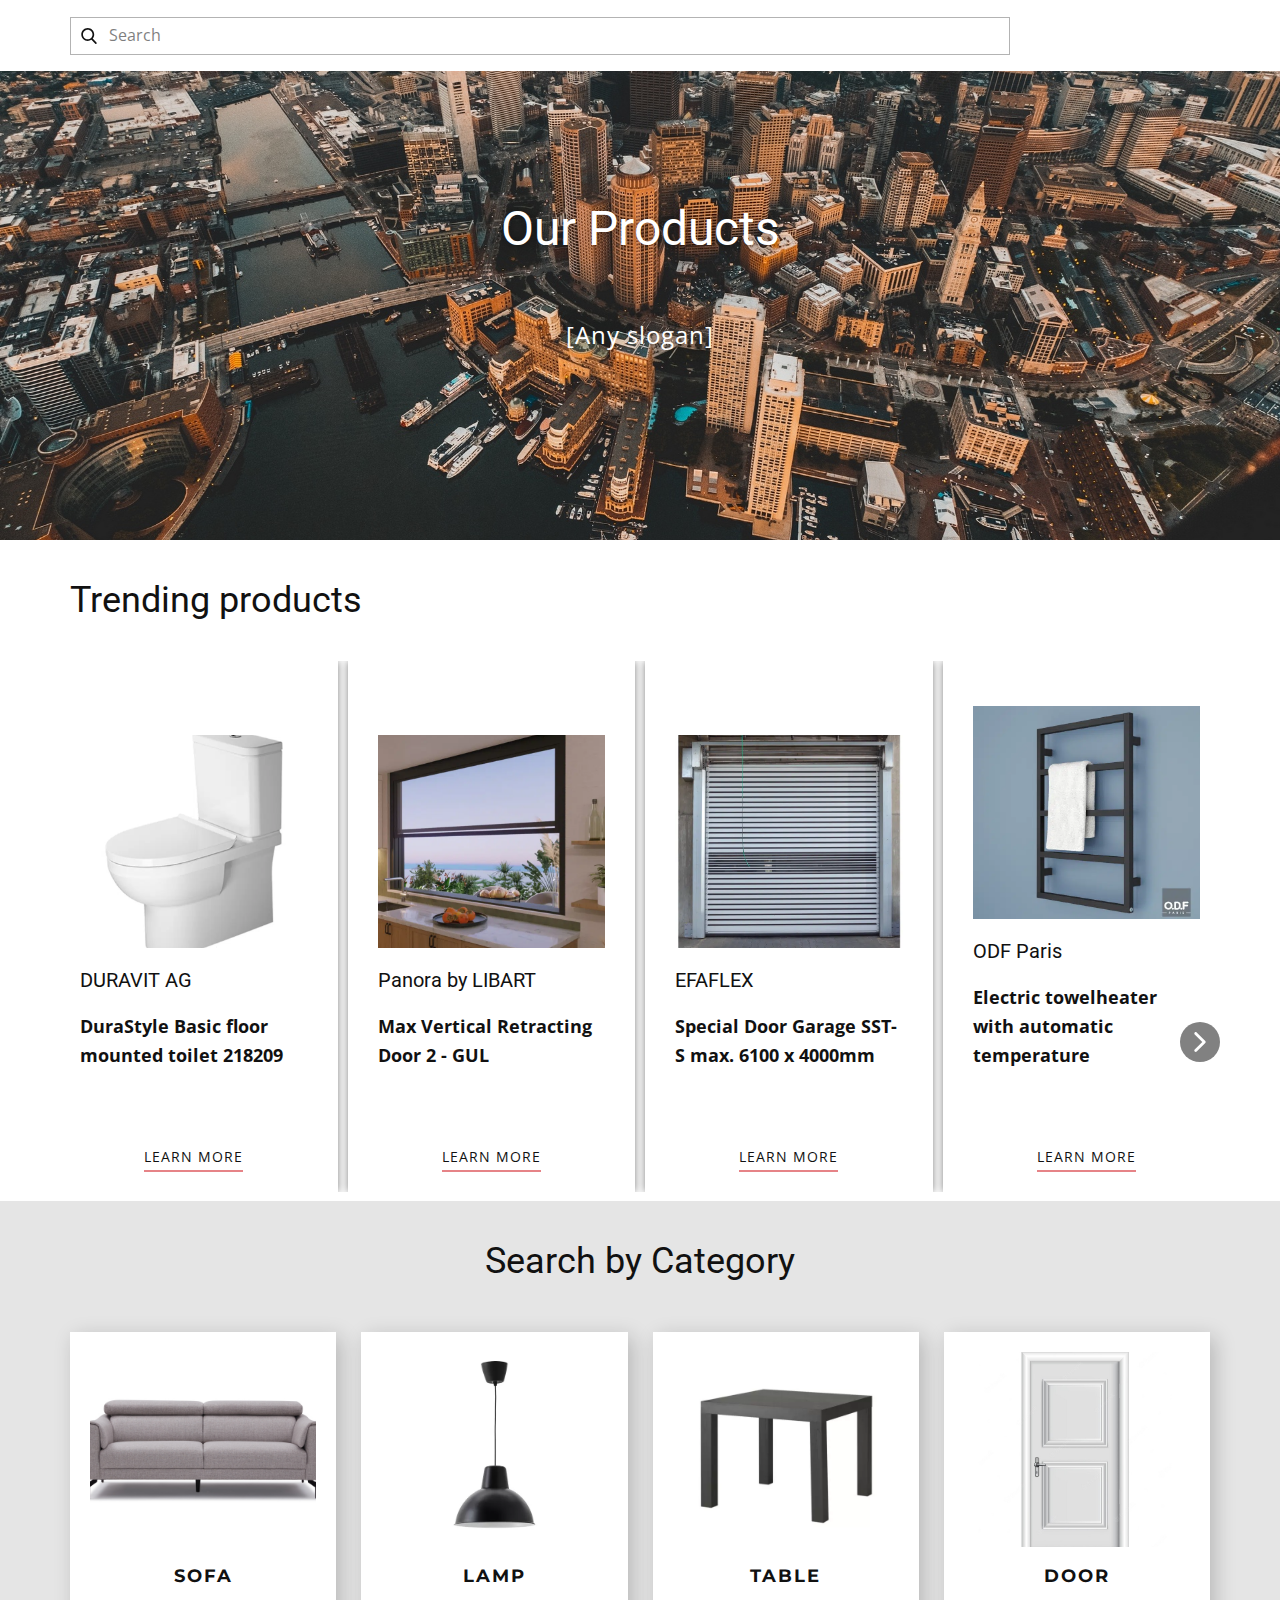
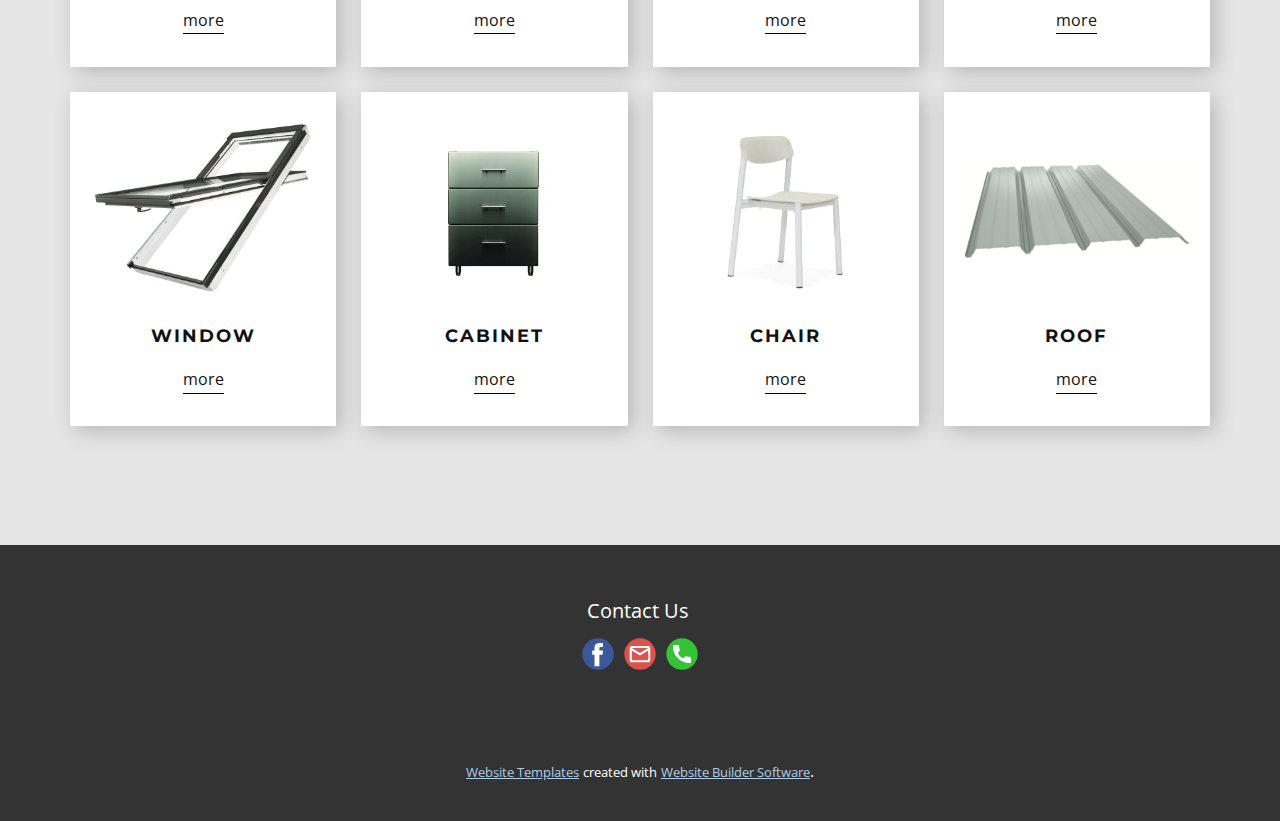
==== IPCS_main/index.html @ 88fe407f "Add files via upload" ====
<!DOCTYPE html>
<html style="font-size: 16px;" lang="en"><head>
    <meta name="viewport" content="width=device-width, initial-scale=1.0">
    <meta charset="utf-8">
    <meta name="keywords" content="Our Products, Organic ​Breads, ​Brownies, Pastries, etc, Contact Us">
    <meta name="description" content="">
    <title>Home</title>
    <link rel="stylesheet" href="nicepage.css" media="screen">
<link rel="stylesheet" href="Home.css" media="screen">
    <script class="u-script" type="text/javascript" src="jquery.js" defer=""></script>
    <script class="u-script" type="text/javascript" src="nicepage.js" defer=""></script>
    <meta name="generator" content="Nicepage 5.9.3, nicepage.com">
    <link id="u-theme-google-font" rel="stylesheet" href="https://fonts.googleapis.com/css?family=Roboto:100,100i,300,300i,400,400i,500,500i,700,700i,900,900i|Open+Sans:300,300i,400,400i,500,500i,600,600i,700,700i,800,800i">
    <link id="u-page-google-font" rel="stylesheet" href="https://fonts.googleapis.com/css?family=Montserrat:100,100i,200,200i,300,300i,400,400i,500,500i,600,600i,700,700i,800,800i,900,900i|Merriweather:300,300i,400,400i,700,700i,900,900i">
    
    
    
    
    <script type="application/ld+json">{
		"@context": "http://schema.org",
		"@type": "Organization",
		"name": "Main Page",
		"sameAs": [
				"https://facebook.com/name"
		]
}</script>
    <meta name="theme-color" content="#478ac9">
    <meta property="og:title" content="Home">
    <meta property="og:description" content="">
    <meta property="og:type" content="website">
  <meta data-intl-tel-input-cdn-path="intlTelInput/"></head>
  <body data-home-page="Home.html" data-home-page-title="Home" class="u-body u-xl-mode" data-lang="en"><header class="u-clearfix u-header u-sticky u-header" id="sec-5863" data-animation-name="" data-animation-duration="0" data-animation-delay="0" data-animation-direction=""><div class="u-clearfix u-sheet u-sheet-1">
        <h2 class="u-custom-font u-font-merriweather u-text u-text-1">
          <a class="u-active-none u-border-none u-btn u-button-link u-button-style u-hover-none u-none u-text-body-color u-btn-1" href="Home.html">IP​CS</a>
        </h2>
        <form action="#" method="get" class="u-border-1 u-border-grey-30 u-search u-search-left u-white u-search-1">
          <button class="u-search-button" type="submit">
            <span class="u-search-icon u-spacing-10">
              <svg class="u-svg-link" preserveAspectRatio="xMidYMin slice" viewBox="0 0 56.966 56.966"><use xmlns:xlink="http://www.w3.org/1999/xlink" xlink:href="#svg-0b8b"></use></svg>
              <svg xmlns="http://www.w3.org/2000/svg" xmlns:xlink="http://www.w3.org/1999/xlink" version="1.1" id="svg-0b8b" x="0px" y="0px" viewBox="0 0 56.966 56.966" style="enable-background:new 0 0 56.966 56.966;" xml:space="preserve" class="u-svg-content"><path d="M55.146,51.887L41.588,37.786c3.486-4.144,5.396-9.358,5.396-14.786c0-12.682-10.318-23-23-23s-23,10.318-23,23  s10.318,23,23,23c4.761,0,9.298-1.436,13.177-4.162l13.661,14.208c0.571,0.593,1.339,0.92,2.162,0.92  c0.779,0,1.518-0.297,2.079-0.837C56.255,54.982,56.293,53.08,55.146,51.887z M23.984,6c9.374,0,17,7.626,17,17s-7.626,17-17,17  s-17-7.626-17-17S14.61,6,23.984,6z"></path></svg>
            </span>
          </button>
          <input class="u-search-input" type="search" name="search" value="" placeholder="Search">
        </form>
        <nav class="u-menu u-menu-one-level u-offcanvas u-menu-1">
          <div class="menu-collapse" style="font-size: 1rem; letter-spacing: 0px;">
            <a class="u-button-style u-custom-left-right-menu-spacing u-custom-padding-bottom u-custom-top-bottom-menu-spacing u-nav-link u-text-active-palette-1-base u-text-hover-palette-2-base" href="#" style="font-size: calc(1em + 8px);">
              <svg class="u-svg-link" viewBox="0 0 24 24"><use xmlns:xlink="http://www.w3.org/1999/xlink" xlink:href="#menu-hamburger"></use></svg>
              <svg class="u-svg-content" version="1.1" id="menu-hamburger" viewBox="0 0 16 16" x="0px" y="0px" xmlns:xlink="http://www.w3.org/1999/xlink" xmlns="http://www.w3.org/2000/svg"><g><rect y="1" width="16" height="2"></rect><rect y="7" width="16" height="2"></rect><rect y="13" width="16" height="2"></rect>
</g></svg>
            </a>
          </div>
          <div class="u-custom-menu u-nav-container">
            <ul class="u-nav u-unstyled u-nav-1"><li class="u-nav-item"><a class="u-button-style u-nav-link" href="Log-In.html">Log In</a>
</li><li class="u-nav-item"><a class="u-button-style u-nav-link" href="User.html">My Profile</a>
</li></ul>
          </div>
          <div class="u-custom-menu u-nav-container-collapse">
            <div class="u-black u-container-style u-inner-container-layout u-opacity u-opacity-95 u-sidenav">
              <div class="u-inner-container-layout u-sidenav-overflow">
                <div class="u-menu-close"></div>
                <ul class="u-align-center u-nav u-popupmenu-items u-unstyled u-nav-2"><li class="u-nav-item"><a class="u-button-style u-nav-link" href="Log-In.html">Log In</a>
</li><li class="u-nav-item"><a class="u-button-style u-nav-link" href="User.html">My Profile</a>
</li></ul>
              </div>
            </div>
            <div class="u-black u-menu-overlay u-opacity u-opacity-70"></div>
          </div>
        </nav>
        <nav class="u-menu u-menu-hamburger u-offcanvas u-menu-2" data-responsive-from="XL">
          <div class="menu-collapse" style="font-size: 1rem; letter-spacing: 0px;">
            <a class="u-button-style u-custom-left-right-menu-spacing u-custom-padding-bottom u-custom-top-bottom-menu-spacing u-nav-link u-text-active-palette-1-base u-text-hover-palette-2-base" href="#" style="font-size: calc(1em + 10px); padding: 5px 4px;">
              <svg class="u-svg-link" preserveAspectRatio="xMidYMin slice" viewBox="0 0 55 55" style=""><use xmlns:xlink="http://www.w3.org/1999/xlink" xlink:href="#svg-cdb6"></use></svg>
              <svg class="u-svg-content" viewBox="0 0 55 55" x="0px" y="0px" id="svg-cdb6" style="enable-background:new 0 0 55 55;"><path d="M52.354,8.51C51.196,4.22,42.577,0,27.5,0C12.423,0,3.803,4.22,2.646,8.51C2.562,8.657,2.5,8.818,2.5,9v0.5V21v0.5V22v11
	v0.5V34v12c0,0.162,0.043,0.315,0.117,0.451C3.798,51.346,14.364,55,27.5,55c13.106,0,23.655-3.639,24.875-8.516
	C52.455,46.341,52.5,46.176,52.5,46V34v-0.5V33V22v-0.5V21V9.5V9C52.5,8.818,52.438,8.657,52.354,8.51z M50.421,33.985
	c-0.028,0.121-0.067,0.241-0.116,0.363c-0.04,0.099-0.089,0.198-0.143,0.297c-0.067,0.123-0.142,0.246-0.231,0.369
	c-0.066,0.093-0.141,0.185-0.219,0.277c-0.111,0.131-0.229,0.262-0.363,0.392c-0.081,0.079-0.17,0.157-0.26,0.236
	c-0.164,0.143-0.335,0.285-0.526,0.426c-0.082,0.061-0.17,0.12-0.257,0.18c-0.226,0.156-0.462,0.311-0.721,0.463
	c-0.068,0.041-0.141,0.08-0.212,0.12c-0.298,0.168-0.609,0.335-0.945,0.497c-0.043,0.021-0.088,0.041-0.132,0.061
	c-0.375,0.177-0.767,0.351-1.186,0.519c-0.012,0.005-0.024,0.009-0.036,0.014c-2.271,0.907-5.176,1.67-8.561,2.17
	c-0.017,0.002-0.034,0.004-0.051,0.007c-0.658,0.097-1.333,0.183-2.026,0.259c-0.113,0.012-0.232,0.02-0.346,0.032
	c-0.605,0.063-1.217,0.121-1.847,0.167c-0.288,0.021-0.59,0.031-0.883,0.049c-0.474,0.028-0.943,0.059-1.429,0.076
	C29.137,40.984,28.327,41,27.5,41s-1.637-0.016-2.432-0.044c-0.486-0.017-0.955-0.049-1.429-0.076
	c-0.293-0.017-0.595-0.028-0.883-0.049c-0.63-0.046-1.242-0.104-1.847-0.167c-0.114-0.012-0.233-0.02-0.346-0.032
	c-0.693-0.076-1.368-0.163-2.026-0.259c-0.017-0.002-0.034-0.004-0.051-0.007c-3.385-0.5-6.29-1.263-8.561-2.17
	c-0.012-0.004-0.024-0.009-0.036-0.014c-0.419-0.168-0.812-0.342-1.186-0.519c-0.043-0.021-0.089-0.041-0.132-0.061
	c-0.336-0.162-0.647-0.328-0.945-0.497c-0.07-0.04-0.144-0.079-0.212-0.12c-0.259-0.152-0.495-0.307-0.721-0.463
	c-0.086-0.06-0.175-0.119-0.257-0.18c-0.191-0.141-0.362-0.283-0.526-0.426c-0.089-0.078-0.179-0.156-0.26-0.236
	c-0.134-0.13-0.252-0.26-0.363-0.392c-0.078-0.092-0.153-0.184-0.219-0.277c-0.088-0.123-0.163-0.246-0.231-0.369
	c-0.054-0.099-0.102-0.198-0.143-0.297c-0.049-0.121-0.088-0.242-0.116-0.363C4.541,33.823,4.5,33.661,4.5,33.5
	c0-0.113,0.013-0.226,0.031-0.338c0.025-0.151,0.011-0.302-0.031-0.445v-7.424c0.028,0.026,0.063,0.051,0.092,0.077
	c0.218,0.192,0.44,0.383,0.69,0.567C9.049,28.786,16.582,31,27.5,31c10.872,0,18.386-2.196,22.169-5.028
	c0.302-0.22,0.574-0.447,0.83-0.678l0.001-0.001v7.424c-0.042,0.143-0.056,0.294-0.031,0.445c0.019,0.112,0.031,0.225,0.031,0.338
	C50.5,33.661,50.459,33.823,50.421,33.985z M50.5,13.293v7.424c-0.042,0.143-0.056,0.294-0.031,0.445
	c0.019,0.112,0.031,0.225,0.031,0.338c0,0.161-0.041,0.323-0.079,0.485c-0.028,0.121-0.067,0.241-0.116,0.363
	c-0.04,0.099-0.089,0.198-0.143,0.297c-0.067,0.123-0.142,0.246-0.231,0.369c-0.066,0.093-0.141,0.185-0.219,0.277
	c-0.111,0.131-0.229,0.262-0.363,0.392c-0.081,0.079-0.17,0.157-0.26,0.236c-0.164,0.143-0.335,0.285-0.526,0.426
	c-0.082,0.061-0.17,0.12-0.257,0.18c-0.226,0.156-0.462,0.311-0.721,0.463c-0.068,0.041-0.141,0.08-0.212,0.12
	c-0.298,0.168-0.609,0.335-0.945,0.497c-0.043,0.021-0.088,0.041-0.132,0.061c-0.375,0.177-0.767,0.351-1.186,0.519
	c-0.012,0.005-0.024,0.009-0.036,0.014c-2.271,0.907-5.176,1.67-8.561,2.17c-0.017,0.002-0.034,0.004-0.051,0.007
	c-0.658,0.097-1.333,0.183-2.026,0.259c-0.113,0.012-0.232,0.02-0.346,0.032c-0.605,0.063-1.217,0.121-1.847,0.167
	c-0.288,0.021-0.59,0.031-0.883,0.049c-0.474,0.028-0.943,0.059-1.429,0.076C29.137,28.984,28.327,29,27.5,29
	s-1.637-0.016-2.432-0.044c-0.486-0.017-0.955-0.049-1.429-0.076c-0.293-0.017-0.595-0.028-0.883-0.049
	c-0.63-0.046-1.242-0.104-1.847-0.167c-0.114-0.012-0.233-0.02-0.346-0.032c-0.693-0.076-1.368-0.163-2.026-0.259
	c-0.017-0.002-0.034-0.004-0.051-0.007c-3.385-0.5-6.29-1.263-8.561-2.17c-0.012-0.004-0.024-0.009-0.036-0.014
	c-0.419-0.168-0.812-0.342-1.186-0.519c-0.043-0.021-0.089-0.041-0.132-0.061c-0.336-0.162-0.647-0.328-0.945-0.497
	c-0.07-0.04-0.144-0.079-0.212-0.12c-0.259-0.152-0.495-0.307-0.721-0.463c-0.086-0.06-0.175-0.119-0.257-0.18
	c-0.191-0.141-0.362-0.283-0.526-0.426c-0.089-0.078-0.179-0.156-0.26-0.236c-0.134-0.13-0.252-0.26-0.363-0.392
	c-0.078-0.092-0.153-0.184-0.219-0.277c-0.088-0.123-0.163-0.246-0.231-0.369c-0.054-0.099-0.102-0.198-0.143-0.297
	c-0.049-0.121-0.088-0.242-0.116-0.363C4.541,21.823,4.5,21.661,4.5,21.5c0-0.113,0.013-0.226,0.031-0.338
	c0.025-0.151,0.011-0.302-0.031-0.445v-7.424c0.12,0.109,0.257,0.216,0.387,0.324c0.072,0.06,0.139,0.12,0.215,0.18
	c0.3,0.236,0.624,0.469,0.975,0.696c0.073,0.047,0.155,0.093,0.231,0.14c0.294,0.183,0.605,0.362,0.932,0.538
	c0.121,0.065,0.242,0.129,0.367,0.193c0.365,0.186,0.748,0.367,1.151,0.542c0.066,0.029,0.126,0.059,0.193,0.087
	c0.469,0.199,0.967,0.389,1.485,0.573c0.143,0.051,0.293,0.099,0.44,0.149c0.412,0.139,0.838,0.272,1.279,0.401
	c0.159,0.046,0.315,0.094,0.478,0.138c0.585,0.162,1.189,0.316,1.823,0.458c0.087,0.02,0.181,0.036,0.269,0.055
	c0.559,0.122,1.139,0.235,1.735,0.341c0.202,0.036,0.407,0.07,0.613,0.104c0.567,0.093,1.151,0.178,1.75,0.256
	c0.154,0.02,0.301,0.043,0.457,0.062c0.744,0.09,1.514,0.167,2.305,0.233c0.195,0.016,0.398,0.028,0.596,0.042
	c0.633,0.046,1.28,0.084,1.942,0.114c0.241,0.011,0.481,0.022,0.727,0.031C25.712,18.979,26.59,19,27.5,19s1.788-0.021,2.65-0.05
	c0.245-0.009,0.485-0.02,0.727-0.031c0.662-0.03,1.309-0.068,1.942-0.114c0.198-0.015,0.4-0.026,0.596-0.042
	c0.791-0.065,1.561-0.143,2.305-0.233c0.156-0.019,0.303-0.042,0.457-0.062c0.599-0.078,1.182-0.163,1.75-0.256
	c0.206-0.034,0.411-0.068,0.613-0.104c0.596-0.106,1.176-0.219,1.735-0.341c0.088-0.019,0.182-0.036,0.269-0.055
	c0.634-0.142,1.238-0.297,1.823-0.458c0.163-0.045,0.319-0.092,0.478-0.138c0.441-0.129,0.867-0.262,1.279-0.401
	c0.147-0.05,0.297-0.098,0.44-0.149c0.518-0.184,1.017-0.374,1.485-0.573c0.067-0.028,0.127-0.058,0.193-0.087
	c0.403-0.176,0.786-0.356,1.151-0.542c0.125-0.064,0.247-0.128,0.367-0.193c0.327-0.175,0.638-0.354,0.932-0.538
	c0.076-0.047,0.158-0.093,0.231-0.14c0.351-0.227,0.675-0.459,0.975-0.696c0.075-0.06,0.142-0.12,0.215-0.18
	C50.243,13.509,50.38,13.402,50.5,13.293z M27.5,2c13.555,0,23,3.952,23,7.5s-9.445,7.5-23,7.5s-23-3.952-23-7.5S13.945,2,27.5,2z
	 M50.5,45.703c-0.014,0.044-0.024,0.089-0.032,0.135C49.901,49.297,40.536,53,27.5,53S5.099,49.297,4.532,45.838
	c-0.008-0.045-0.019-0.089-0.032-0.131v-8.414c0.028,0.026,0.063,0.051,0.092,0.077c0.218,0.192,0.44,0.383,0.69,0.567
	C9.049,40.786,16.582,43,27.5,43c10.872,0,18.386-2.196,22.169-5.028c0.302-0.22,0.574-0.447,0.83-0.678l0.001-0.001V45.703z"></path></svg>
            </a>
          </div>
          <div class="u-custom-menu u-nav-container">
            <ul class="u-nav u-unstyled u-nav-3"><li class="u-nav-item"><a class="u-button-style u-nav-link" href="User.html">Upload Model</a>
</li><li class="u-nav-item"><a class="u-button-style u-nav-link" href="User.html">Model Management</a>
</li><li class="u-nav-item"><a class="u-button-style u-nav-link" href="User.html">Account Management</a>
</li></ul>
          </div>
          <div class="u-custom-menu u-nav-container-collapse">
            <div class="u-container-style u-grey-70 u-inner-container-layout u-opacity u-opacity-90 u-sidenav">
              <div class="u-inner-container-layout u-sidenav-overflow">
                <div class="u-menu-close"></div>
                <ul class="u-align-center u-nav u-popupmenu-items u-spacing-10 u-text-hover-palette-2-light-1 u-unstyled u-nav-4"><li class="u-nav-item"><a class="u-button-style u-nav-link" href="User.html">Upload Model</a>
</li><li class="u-nav-item"><a class="u-button-style u-nav-link" href="User.html">Model Management</a>
</li><li class="u-nav-item"><a class="u-button-style u-nav-link" href="User.html">Account Management</a>
</li></ul>
              </div>
            </div>
            <div class="u-menu-overlay"></div>
          </div>
        </nav>
      </div></header>
    <section class="u-align-center u-clearfix u-container-align-center u-image u-section-1" src="" id="carousel_4823" data-image-width="3840" data-image-height="2160">
      <div class="u-clearfix u-sheet u-sheet-1">
        <h2 class="u-align-center u-text u-text-body-alt-color u-text-1">Our Products</h2>
        <p class="u-align-center u-text u-text-body-alt-color u-text-2">[Any slogan]</p>
      </div>
    </section>
    <section class="skrollable u-clearfix u-section-2" id="sec-91ef">
      <div class="u-clearfix u-sheet u-sheet-1">
        <h1 class="u-text u-text-default u-text-1">Trending products</h1>
        <div class="u-layout-horizontal u-list u-list-1">
          <div class="u-repeater u-repeater-1">
            <div class="u-container-style u-custom-item u-list-item u-repeater-item u-list-item-1">
              <div class="u-container-layout u-similar-container u-valign-bottom u-container-layout-1">
                <img alt="" class="u-expanded-width u-image u-image-default u-image-1" data-image-width="675" data-image-height="675" src="images/toilet.png">
                <h3 class="u-text u-text-default u-text-2">DURAVIT AG</h3>
                <p class="u-align-left-lg u-align-left-md u-align-left-sm u-align-left-xs u-text u-text-3">DuraStyle Basic floor mounted toilet 218209<span style="font-weight: 700;"></span>
                  <br>
                  <br>
                </p>
                <a href="Download.html" class="u-active-none u-border-2 u-border-hover-palette-2-base u-border-no-left u-border-no-right u-border-no-top u-border-palette-2-light-1 u-btn u-button-style u-custom-item u-hover-none u-none u-text-body-color u-btn-1">learn more</a>
              </div>
            </div>
            <div class="u-container-style u-custom-item u-list-item u-repeater-item u-list-item-2">
              <div class="u-container-layout u-similar-container u-valign-bottom u-container-layout-2">
                <img alt="" class="u-expanded-width u-image u-image-default u-image-2" data-image-width="675" data-image-height="675" src="images/panorabylibart.png">
                <h3 class="u-text u-text-default u-text-4">Panora by LIBART</h3>
                <p class="u-align-left-lg u-align-left-md u-align-left-sm u-align-left-xs u-text u-text-5">Max Vertical Retracting Door 2 - GUL<br>
                  <br>
                </p>
                <a href="" class="u-active-none u-border-2 u-border-hover-palette-2-base u-border-no-left u-border-no-right u-border-no-top u-border-palette-2-light-1 u-btn u-button-style u-custom-item u-hover-none u-none u-text-body-color u-btn-2">learn more</a>
              </div>
            </div>
            <div class="u-container-style u-custom-item u-list-item u-repeater-item u-list-item-3">
              <div class="u-container-layout u-similar-container u-valign-bottom u-container-layout-3">
                <img alt="" class="u-expanded-width u-image u-image-default u-image-3" data-image-width="675" data-image-height="675" src="images/doorgarageefaflex1.png">
                <h3 class="u-text u-text-default u-text-6">EFAFLEX</h3>
                <p class="u-align-left-lg u-align-left-md u-align-left-sm u-align-left-xs u-text u-text-7"> Special Door Garage SST-S max. 6100 x 4000mm<br>
                  <br>
                </p>
                <a href="" class="u-active-none u-border-2 u-border-hover-palette-2-base u-border-no-left u-border-no-right u-border-no-top u-border-palette-2-light-1 u-btn u-button-style u-custom-item u-hover-none u-none u-text-body-color u-btn-3">learn more</a>
              </div>
            </div>
            <div class="u-container-style u-custom-item u-list-item u-repeater-item u-list-item-4">
              <div class="u-container-layout u-similar-container u-valign-bottom u-container-layout-4">
                <img alt="" class="u-expanded-width u-image u-image-default u-image-4" data-image-width="675" data-image-height="675" src="images/electriwtowerlheater.png">
                <h3 class="u-text u-text-default u-text-8">ODF Paris</h3>
                <p class="u-align-left-lg u-align-left-md u-align-left-sm u-align-left-xs u-text u-text-9"> Electric towelheater with automatic temperature<br>
                  <br>
                </p>
                <a href="" class="u-active-none u-border-2 u-border-hover-palette-2-base u-border-no-left u-border-no-right u-border-no-top u-border-palette-2-light-1 u-btn u-button-style u-custom-item u-hover-none u-none u-text-body-color u-btn-4">learn more</a>
              </div>
            </div>
            <div class="u-container-style u-custom-item u-list-item u-repeater-item u-list-item-5">
              <div class="u-container-layout u-similar-container u-valign-bottom u-container-layout-5">
                <img alt="" class="u-expanded-width u-image u-image-default u-image-5" data-image-width="629" data-image-height="610" src="images/awningwindow.png">
                <h3 class="u-text u-text-default u-text-10">Solar Innovations</h3>
                <p class="u-align-left-lg u-align-left-md u-align-left-sm u-align-left-xs u-text u-text-11"> Awning Window Model SI7201<br>
                  <br>
                </p>
                <a href="" class="u-active-none u-border-2 u-border-hover-palette-2-base u-border-no-left u-border-no-right u-border-no-top u-border-palette-2-light-1 u-btn u-button-style u-custom-item u-hover-none u-none u-text-body-color u-btn-5">learn more</a>
              </div>
            </div>
            <div class="u-container-style u-custom-item u-list-item u-repeater-item u-list-item-6">
              <div class="u-container-layout u-similar-container u-valign-bottom u-container-layout-6">
                <img alt="" class="u-expanded-width u-image u-image-default u-image-6" data-image-width="629" data-image-height="514" src="images/hexagonaltreebench.png">
                <h3 class="u-text u-text-default u-text-12">Nola</h3>
                <p class="u-align-left-lg u-align-left-md u-align-left-sm u-align-left-xs u-text u-text-13"> Stadsbänken, hexagonal tree bench Ø 242 cm<br>
                  <br>
                </p>
                <a href="" class="u-active-none u-border-2 u-border-hover-palette-2-base u-border-no-left u-border-no-right u-border-no-top u-border-palette-2-light-1 u-btn u-button-style u-custom-item u-hover-none u-none u-text-body-color u-btn-6">learn more</a>
              </div>
            </div>
            <div class="u-container-style u-custom-item u-list-item u-repeater-item u-list-item-7">
              <div class="u-container-layout u-similar-container u-valign-bottom u-container-layout-7">
                <img alt="" class="u-expanded-width u-image u-image-default u-image-7" data-image-width="675" data-image-height="675" src="images/mirrorwith2ledlight.png">
                <h3 class="u-text u-text-default u-text-14">ODF Paris</h3>
                <p class="u-align-left-lg u-align-left-md u-align-left-sm u-align-left-xs u-text u-text-15"> Mirror with 2 vertically integrated LED light bands</p>
                <a href="" class="u-active-none u-border-2 u-border-hover-palette-2-base u-border-no-left u-border-no-right u-border-no-top u-border-palette-2-light-1 u-btn u-button-style u-custom-item u-hover-none u-none u-text-body-color u-btn-7">learn more</a>
              </div>
            </div>
          </div>
          <a class="u-gallery-nav u-gallery-nav-prev u-grey-70 u-icon-circle u-opacity u-opacity-70 u-spacing-10 u-text-white u-gallery-nav-1" href="#" role="button">
            <span aria-hidden="true">
              <svg viewBox="0 0 451.847 451.847"><path d="M97.141,225.92c0-8.095,3.091-16.192,9.259-22.366L300.689,9.27c12.359-12.359,32.397-12.359,44.751,0
c12.354,12.354,12.354,32.388,0,44.748L173.525,225.92l171.903,171.909c12.354,12.354,12.354,32.391,0,44.744
c-12.354,12.365-32.386,12.365-44.745,0l-194.29-194.281C100.226,242.115,97.141,234.018,97.141,225.92z"></path></svg>
            </span>
            <span class="sr-only">
              <svg viewBox="0 0 451.847 451.847"><path d="M97.141,225.92c0-8.095,3.091-16.192,9.259-22.366L300.689,9.27c12.359-12.359,32.397-12.359,44.751,0
c12.354,12.354,12.354,32.388,0,44.748L173.525,225.92l171.903,171.909c12.354,12.354,12.354,32.391,0,44.744
c-12.354,12.365-32.386,12.365-44.745,0l-194.29-194.281C100.226,242.115,97.141,234.018,97.141,225.92z"></path></svg>
            </span>
          </a>
          <a class="u-gallery-nav u-gallery-nav-next u-grey-70 u-icon-circle u-opacity u-opacity-70 u-spacing-10 u-text-white u-gallery-nav-2" href="#" role="button">
            <span aria-hidden="true">
              <svg viewBox="0 0 451.846 451.847"><path d="M345.441,248.292L151.154,442.573c-12.359,12.365-32.397,12.365-44.75,0c-12.354-12.354-12.354-32.391,0-44.744
L278.318,225.92L106.409,54.017c-12.354-12.359-12.354-32.394,0-44.748c12.354-12.359,32.391-12.359,44.75,0l194.287,194.284
c6.177,6.18,9.262,14.271,9.262,22.366C354.708,234.018,351.617,242.115,345.441,248.292z"></path></svg>
            </span>
            <span class="sr-only">
              <svg viewBox="0 0 451.846 451.847"><path d="M345.441,248.292L151.154,442.573c-12.359,12.365-32.397,12.365-44.75,0c-12.354-12.354-12.354-32.391,0-44.744
L278.318,225.92L106.409,54.017c-12.354-12.359-12.354-32.394,0-44.748c12.354-12.359,32.391-12.359,44.75,0l194.287,194.284
c6.177,6.18,9.262,14.271,9.262,22.366C354.708,234.018,351.617,242.115,345.441,248.292z"></path></svg>
            </span>
          </a>
        </div>
      </div>
    </section>
    <section class="u-align-center u-clearfix u-container-align-center u-grey-10 u-section-3" id="carousel_f4ab">
      <div class="u-clearfix u-sheet u-sheet-1">
        <h2 class="u-align-center u-text u-text-1">Search by Category</h2>
        <div class="u-expanded-width u-list u-list-1">
          <div class="u-repeater u-repeater-1">
            <div class="u-align-left u-container-align-center u-container-style u-list-item u-repeater-item u-white u-list-item-1">
              <div class="u-container-layout u-similar-container u-valign-top u-container-layout-1">
                <img class="u-expanded-width u-image u-image-default u-image-1" alt="" data-image-width="980" data-image-height="510" src="images/sofa.jpg">
                <h4 class="u-align-center u-custom-font u-font-montserrat u-text u-text-default u-text-2">SOFA</h4>
                <a href="https://nicepage.online" class="u-active-none u-align-center u-border-1 u-border-active-palette-4-dark-1 u-border-black u-border-hover-palette-4-dark-1 u-btn u-button-style u-hover-none u-none u-text-body-color u-btn-1">more</a>
              </div>
            </div>
            <div class="u-align-left u-container-align-center u-container-style u-list-item u-repeater-item u-video-cover u-white u-list-item-2">
              <div class="u-container-layout u-similar-container u-valign-top u-container-layout-2">
                <img class="u-expanded-width u-image u-image-default u-image-2" alt="" data-image-width="596" data-image-height="585" src="images/lamp.png">
                <h4 class="u-align-center u-custom-font u-font-montserrat u-text u-text-default u-text-3">Lamp</h4>
                <a href="https://nicepage.com/html5-template" class="u-active-none u-align-center u-border-1 u-border-active-palette-4-dark-1 u-border-black u-border-hover-palette-4-dark-1 u-btn u-button-style u-hover-none u-none u-text-body-color u-btn-2">more</a>
              </div>
            </div>
            <div class="u-align-left u-container-align-center u-container-style u-list-item u-repeater-item u-video-cover u-white u-list-item-3">
              <div class="u-container-layout u-similar-container u-valign-top u-container-layout-3">
                <img class="u-expanded-width u-image u-image-default u-image-3" alt="" data-image-width="578" data-image-height="508" src="images/table.png">
                <h4 class="u-align-center u-custom-font u-font-montserrat u-text u-text-default u-text-4">Table</h4>
                <a href="https://nicepage.com/c/video-website-templates" class="u-active-none u-align-center u-border-1 u-border-active-palette-4-dark-1 u-border-black u-border-hover-palette-4-dark-1 u-btn u-button-style u-hover-none u-none u-text-body-color u-btn-3">more</a>
              </div>
            </div>
            <div class="u-align-left u-container-align-center u-container-style u-list-item u-repeater-item u-video-cover u-white u-list-item-4">
              <div class="u-container-layout u-similar-container u-valign-top u-container-layout-4">
                <img class="u-expanded-width u-image u-image-default u-image-4" alt="" data-image-width="887" data-image-height="929" src="images/door.png">
                <h4 class="u-align-center u-custom-font u-font-montserrat u-text u-text-default u-text-5"> door</h4>
                <a href="https://nicepage.com" class="u-active-none u-align-center u-border-1 u-border-active-palette-4-dark-1 u-border-black u-border-hover-palette-4-dark-1 u-btn u-button-style u-hover-none u-none u-text-body-color u-btn-4">more</a>
              </div>
            </div>
            <div class="u-align-left u-container-align-center u-container-style u-list-item u-repeater-item u-video-cover u-white u-list-item-5">
              <div class="u-container-layout u-similar-container u-valign-top u-container-layout-5">
                <img class="u-expanded-width u-image u-image-default u-image-5" alt="" data-image-width="675" data-image-height="675" src="images/window.png">
                <h4 class="u-align-center u-custom-font u-font-montserrat u-text u-text-default u-text-6">window</h4>
                <a href="https://nicepage.com/c/architecture-building-website-templates" class="u-active-none u-align-center u-border-1 u-border-active-palette-4-dark-1 u-border-black u-border-hover-palette-4-dark-1 u-btn u-button-style u-hover-none u-none u-text-body-color u-btn-5">more</a>
              </div>
            </div>
            <div class="u-align-left u-container-align-center u-container-style u-list-item u-repeater-item u-video-cover u-white u-list-item-6">
              <div class="u-container-layout u-similar-container u-valign-top u-container-layout-6">
                <img class="u-expanded-width u-image u-image-default u-image-6" alt="" data-image-width="675" data-image-height="675" src="images/cabinet.png">
                <h4 class="u-align-center u-custom-font u-font-montserrat u-text u-text-default u-text-7"> cabinet</h4>
                <a href="https://nicepage.com/one-page-template" class="u-active-none u-align-center u-border-1 u-border-active-palette-4-dark-1 u-border-black u-border-hover-palette-4-dark-1 u-btn u-button-style u-hover-none u-none u-text-body-color u-btn-6">more</a>
              </div>
            </div>
            <div class="u-align-left u-container-align-center u-container-style u-list-item u-repeater-item u-video-cover u-white u-list-item-7">
              <div class="u-container-layout u-similar-container u-valign-top u-container-layout-7">
                <img class="u-expanded-width u-image u-image-default u-image-7" alt="" data-image-width="675" data-image-height="675" src="images/chair.png">
                <h4 class="u-align-center u-custom-font u-font-montserrat u-text u-text-default u-text-8">chair</h4>
                <a href="https://nicepage.dev" class="u-active-none u-align-center u-border-1 u-border-active-palette-4-dark-1 u-border-black u-border-hover-palette-4-dark-1 u-btn u-button-style u-hover-none u-none u-text-body-color u-btn-7">more</a>
              </div>
            </div>
            <div class="u-align-left u-container-align-center u-container-style u-list-item u-repeater-item u-video-cover u-white u-list-item-8">
              <div class="u-container-layout u-similar-container u-valign-top u-container-layout-8">
                <img class="u-expanded-width u-image u-image-default u-image-8" alt="" data-image-width="625" data-image-height="617" src="images/roof.png">
                <h4 class="u-align-center u-custom-font u-font-montserrat u-text u-text-default u-text-9">roof</h4>
                <a href="https://nicepage.com/c/gallery-html-templates" class="u-active-none u-align-center u-border-1 u-border-active-palette-4-dark-1 u-border-black u-border-hover-palette-4-dark-1 u-btn u-button-style u-hover-none u-none u-text-body-color u-btn-8">more</a>
              </div>
            </div>
          </div>
        </div>
      </div>
    </section>
    
    
    <footer class="u-align-center u-clearfix u-footer u-grey-80 u-footer" id="sec-bada"><div class="u-clearfix u-sheet u-sheet-1">
        <p class="u-align-center u-hover-feature u-small-text u-text u-text-variant u-text-1">Contact Us&nbsp; </p>
        <div class="u-hover-feature u-social-icons u-spacing-10 u-social-icons-1">
          <a class="u-social-url" title="facebook" target="_blank" href="https://facebook.com/name"><span class="u-icon u-social-facebook u-social-icon u-icon-1"><svg class="u-svg-link" preserveAspectRatio="xMidYMin slice" viewBox="0 0 112 112" style=""><use xmlns:xlink="http://www.w3.org/1999/xlink" xlink:href="#svg-7aed"></use></svg><svg class="u-svg-content" viewBox="0 0 112 112" x="0" y="0" id="svg-7aed"><circle fill="currentColor" cx="56.1" cy="56.1" r="55"></circle><path fill="#FFFFFF" d="M73.5,31.6h-9.1c-1.4,0-3.6,0.8-3.6,3.9v8.5h12.6L72,58.3H60.8v40.8H43.9V58.3h-8V43.9h8v-9.2
c0-6.7,3.1-17,17-17h12.5v13.9H73.5z"></path></svg></span>
          </a>
          <a class="u-social-url" target="_blank" data-type="Email" title="Email" href=""><span class="u-icon u-social-email u-social-icon u-icon-2"><svg class="u-svg-link" preserveAspectRatio="xMidYMin slice" viewBox="0 0 112 112" style=""><use xmlns:xlink="http://www.w3.org/1999/xlink" xlink:href="#svg-0d0f"></use></svg><svg class="u-svg-content" viewBox="0 0 112 112" x="0" y="0" id="svg-0d0f"><circle fill="currentColor" cx="56.1" cy="56.1" r="55"></circle><path id="path3864" fill="#FFFFFF" d="M27.2,28h57.6c4,0,7.2,3.2,7.2,7.2l0,0v42.7c0,3.9-3.2,7.2-7.2,7.2l0,0H27.2
	c-4,0-7.2-3.2-7.2-7.2V35.2C20,31.1,23.2,28,27.2,28 M56,52.9l28.8-17.8H27.2L56,52.9 M27.2,77.7h57.6V43.5L56,61.3L27.2,43.5V77.7z
	"></path></svg></span>
          </a>
          <a class="u-social-url" target="_blank" data-type="Phone" title="Phone" href=""><span class="u-icon u-social-icon u-social-phone u-icon-3"><svg class="u-svg-link" preserveAspectRatio="xMidYMin slice" viewBox="0 0 112 112" style=""><use xmlns:xlink="http://www.w3.org/1999/xlink" xlink:href="#svg-2f7e"></use></svg><svg class="u-svg-content" viewBox="0 0 112 112" x="0" y="0" id="svg-2f7e"><circle fill="currentColor" cx="56.1" cy="56.1" r="55"></circle><path fill="#FFFFFF" d="M82.7,66c-3.9,0-7.7-0.6-11.3-1.8c-1.8-0.6-4,0-5,1.1l-7.1,5.4c-8.3-4.4-13.4-9.5-17.7-17.7l5.2-7
	c1.4-1.4,1.8-3.3,1.3-5.2c-1.2-3.6-1.8-7.5-1.8-11.3c0-2.8-2.3-5.1-5.1-5.1H29.5c-2.8,0-5.1,2.3-5.1,5.1c0,32.2,26.2,58.4,58.4,58.4
	c2.8,0,5.1-2.3,5.1-5.1V71.1C87.8,68.3,85.6,66,82.7,66z"></path></svg></span>
          </a>
        </div>
      </div></footer>
    <section class="u-backlink u-clearfix u-grey-80">
      <a class="u-link" href="https://nicepage.com/website-templates" target="_blank">
        <span>Website Templates</span>
      </a>
      <p class="u-text">
        <span>created with</span>
      </p>
      <a class="u-link" href="" target="_blank">
        <span>Website Builder Software</span>
      </a>. 
    </section>
  
</body></html>
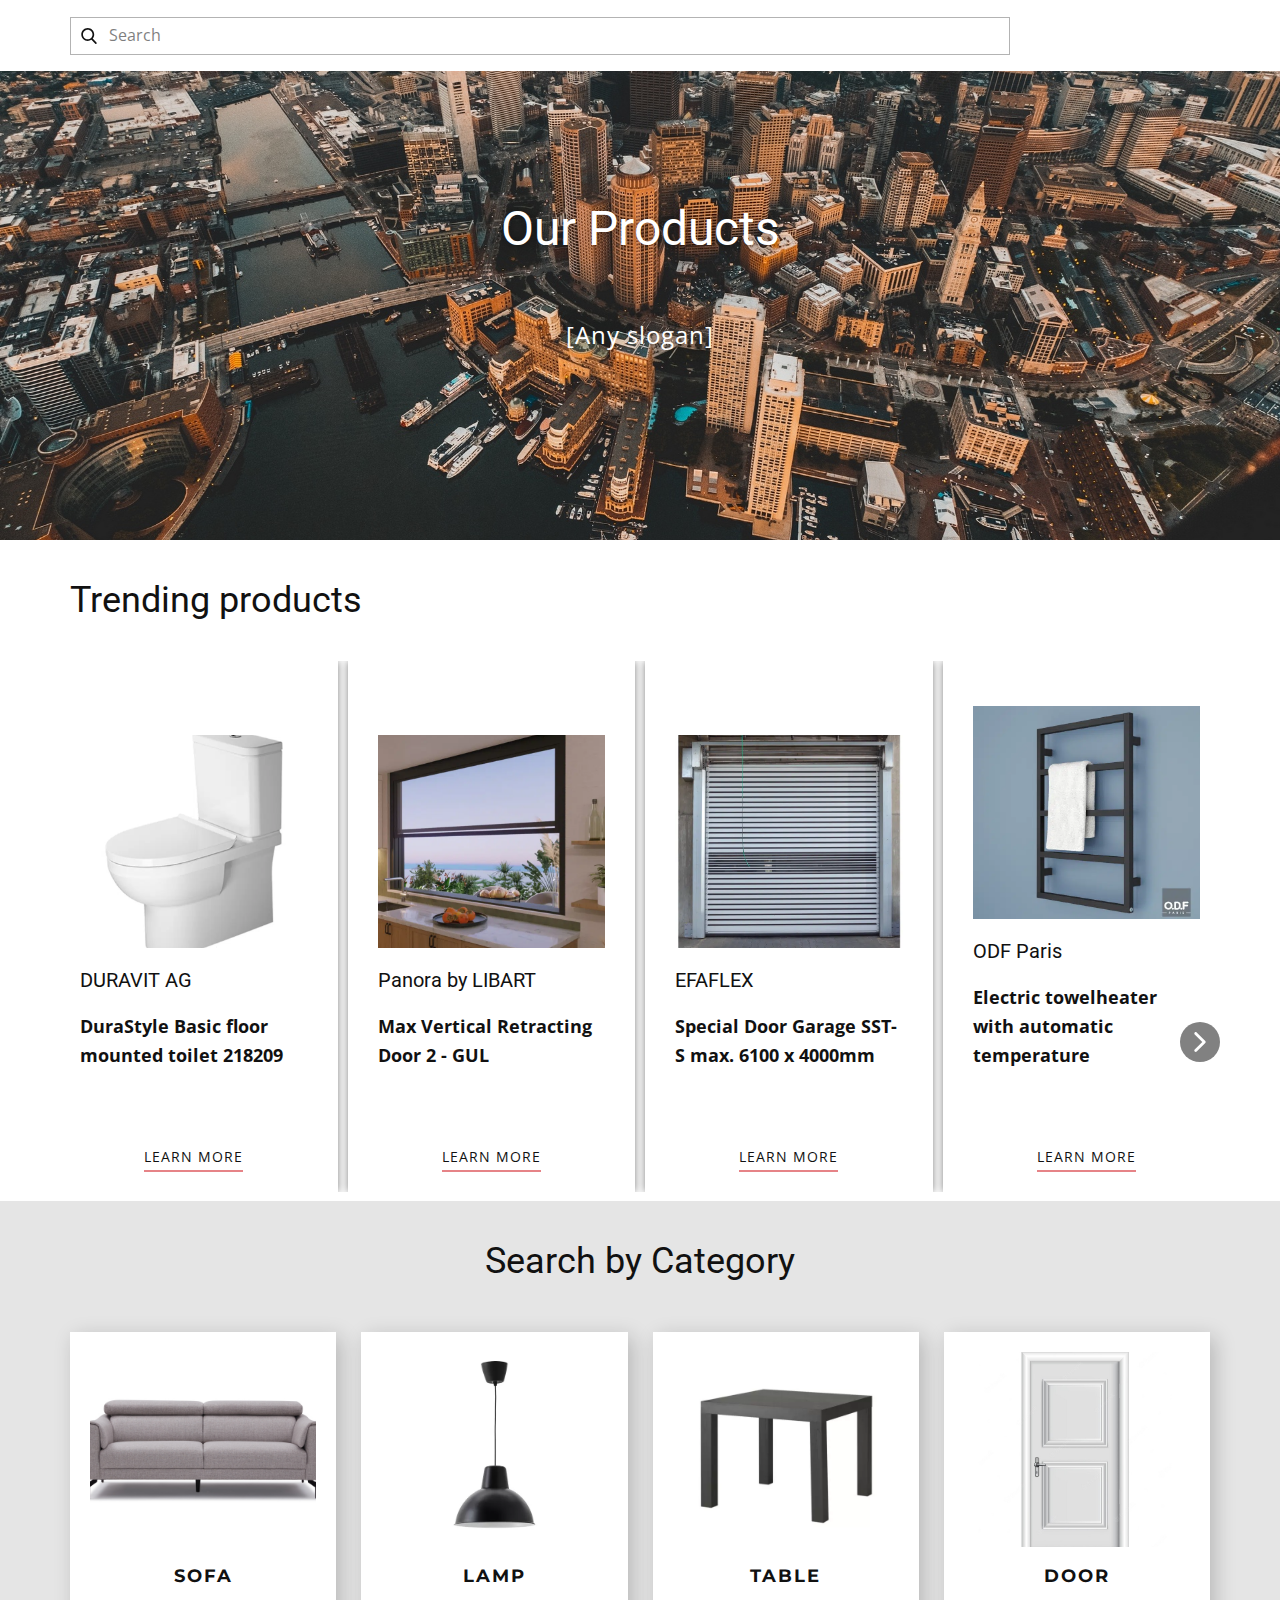
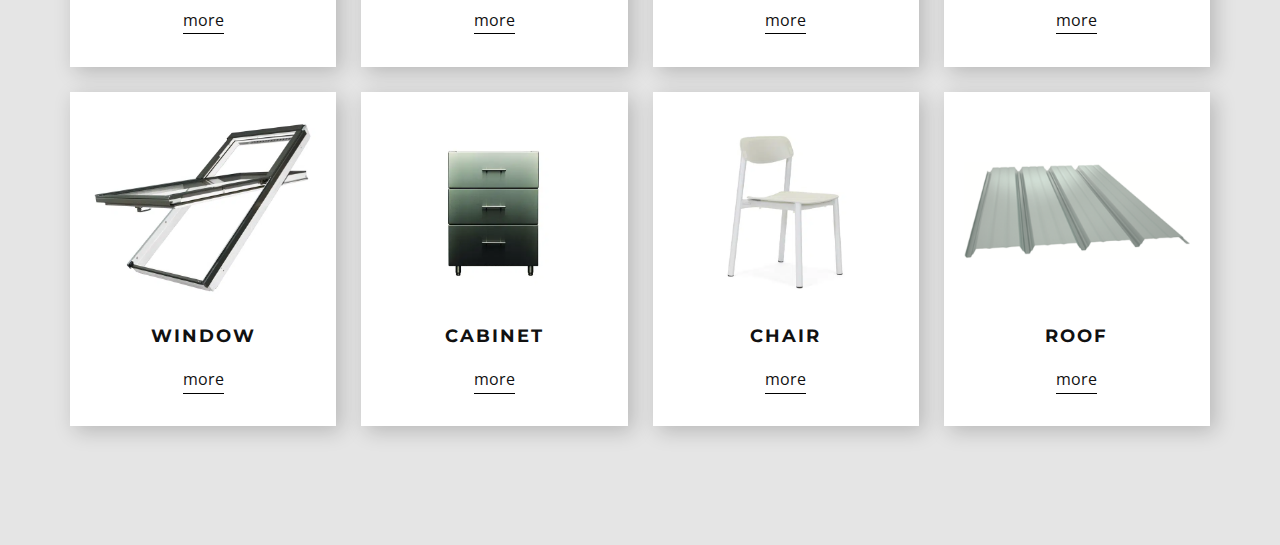
==== commit 12df9c06: "Update index.html" ====
--- a/IPCS_main/index.html
+++ b/IPCS_main/index.html
@@ -325,7 +325,7 @@
     </section>
     
     
-    <footer class="u-align-center u-clearfix u-footer u-grey-80 u-footer" id="sec-bada"><div class="u-clearfix u-sheet u-sheet-1">
+    <!-- <footer class="u-align-center u-clearfix u-footer u-grey-80 u-footer" id="sec-bada"><div class="u-clearfix u-sheet u-sheet-1">
         <p class="u-align-center u-hover-feature u-small-text u-text u-text-variant u-text-1">Contact Us&nbsp; </p>
         <div class="u-hover-feature u-social-icons u-spacing-10 u-social-icons-1">
           <a class="u-social-url" title="facebook" target="_blank" href="https://facebook.com/name"><span class="u-icon u-social-facebook u-social-icon u-icon-1"><svg class="u-svg-link" preserveAspectRatio="xMidYMin slice" viewBox="0 0 112 112" style=""><use xmlns:xlink="http://www.w3.org/1999/xlink" xlink:href="#svg-7aed"></use></svg><svg class="u-svg-content" viewBox="0 0 112 112" x="0" y="0" id="svg-7aed"><circle fill="currentColor" cx="56.1" cy="56.1" r="55"></circle><path fill="#FFFFFF" d="M73.5,31.6h-9.1c-1.4,0-3.6,0.8-3.6,3.9v8.5h12.6L72,58.3H60.8v40.8H43.9V58.3h-8V43.9h8v-9.2
@@ -340,17 +340,6 @@
 	c2.8,0,5.1-2.3,5.1-5.1V71.1C87.8,68.3,85.6,66,82.7,66z"></path></svg></span>
           </a>
         </div>
-      </div></footer>
-    <section class="u-backlink u-clearfix u-grey-80">
-      <a class="u-link" href="https://nicepage.com/website-templates" target="_blank">
-        <span>Website Templates</span>
-      </a>
-      <p class="u-text">
-        <span>created with</span>
-      </p>
-      <a class="u-link" href="" target="_blank">
-        <span>Website Builder Software</span>
-      </a>. 
-    </section>
+      </div></footer> -->
   
-</body></html>+</body></html>
